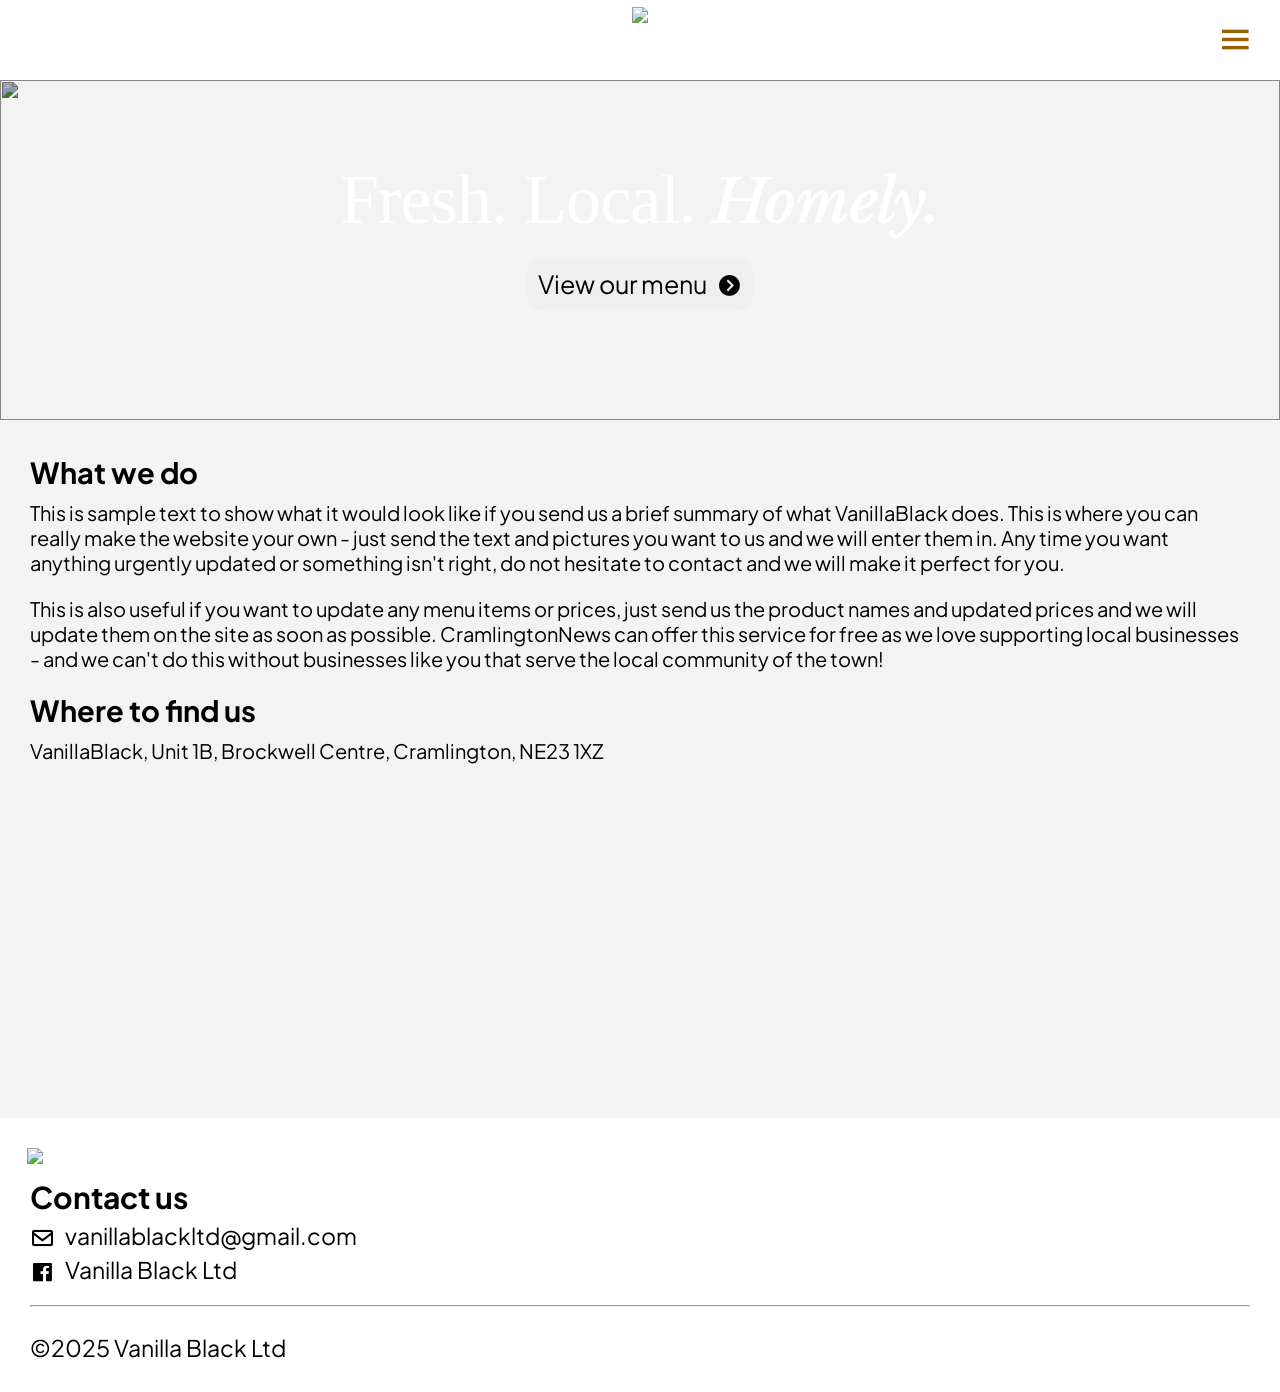
==== index.html @ eadbd337 "New tweaks" ====
<!DOCTYPE html>
<html lang="en">
<head>
    <meta charset="UTF-8">
    <meta name="viewport" content="width=device-width, initial-scale=1.0">
    <link rel="preconnect" href="https://fonts.googleapis.com">
    <link rel="preconnect" href="https://fonts.gstatic.com" crossorigin>
    <script src="app.js"></script>
    <meta name="theme-color" content="#ffffff">
    <link href="https://fonts.googleapis.com/css2?family=Libre+Baskerville:ital,wght@0,400;0,700;1,400&display=swap" rel="stylesheet">
    <link href="https://fonts.googleapis.com/css2?family=Plus+Jakarta+Sans:ital,wght@0,200..800;1,200..800&display=swap" rel="stylesheet">
    <link href='https://unpkg.com/boxicons@2.1.1/css/boxicons.min.css' rel='stylesheet'>
    <link rel="icon" type="image/x-icon" href="images/favicon.ico">

    <title>VanillaBlack Cramlington</title>
    <link rel="stylesheet" href="../style.css">
</head>
<body>
    <nav class="topbar">
        <img onclick="document.location='.'" class="toplogo" src="images/VanillaBlack.png">
        <div class="menuicon">
            <i onclick="openNavigation()" class="bx bx-menu"></i>
        </div>
        <div style="display: none;" id="navmenu" class="navigationmenu">
            <div onclick="document.location='.'" class="navitemactive">Home</div>
            <hr>
            <div onclick="document.location='../menu'" class="navitem">Menu and Specials</div>
            <hr>
            <div onclick="document.location='../contact'" class="navitem">Contact Us</div>
        </div>
    </nav>
    <section class="page">
    <div class="banner">
        <img src="images/homepagebgstock.png" class="backgroundimg">
        <div class="bannercontent">
            <h1 class="bannertext">Fresh. Local. <i>Homely.</i></h1>
            <button onclick="document.location='../menu'" class="bannerbutton">View our menu<i class='bx bxs-chevron-right-circle'></i></button>
        </div>
    </div>
    <div class="content">
        <h1 class="subtitle">What we do</h1>
        <p>This is sample text to show what it would look like if you send us
            a brief summary of what VanillaBlack does. This is where you can really
            make the website your own - just send the text and pictures you want to us and we will
            enter them in. Any time you want anything urgently updated or something isn't right,
            do not hesitate to contact and we will make it perfect for you.
        </p>
        <br>
        <p>This is also useful if you want to update any menu items or prices, just send us
            the product names and updated prices and we will update them on the site as soon
            as possible. CramlingtonNews can offer this service for free as we love supporting
            local businesses - and we can't do this without businesses like you that serve
            the local community of the town!
        </p>
        <br>
        <h1 class="subtitle">Where to find us</h1>
        <p>VanillaBlack, Unit 1B, Brockwell Centre, Cramlington, NE23 1XZ</p>
        <br>
        <iframe class="map" src="https://www.google.com/maps/embed?pb=!1m18!1m12!1m3!1d483.05813192706927!2d-1.5858074303504608!3d55.09564069830299!2m3!1f0!2f0!3f0!3m2!1i1024!2i768!4f13.1!3m3!1m2!1s0x487e731a96393d9d%3A0xe52c4ec4e683a98b!2sBrockwell%20Centre%2C%201B%20Northumbrian%20Rd%2C%20Brockwell%20Centre%2C%20Cramlington%20NE23%201XZ!5e1!3m2!1sen!2suk!4v1756723020060!5m2!1sen!2suk" width="600" height="450" style="border:0;" loading="lazy" referrerpolicy="no-referrer-when-downgrade"></iframe>
    </div>

    <nav class="footer">
        <img class="footerlogo" src="images/VanillaBlacktext.png">

        <h1>Contact us</h1>
        <a href="mailto:vanillablackltd@gmail.com">
            <h2 style="cursor: pointer;"><i class='bx bx-envelope'></i>vanillablackltd@gmail.com</h2>
        </a>
        <a href="https://www.facebook.com/profile.php?id=61579605752394">
            <h2><i class='bx bxl-facebook-square' ></i>Vanilla Black Ltd</h2>
        </a>
        <br>
        <hr>
        <br>
        <h2>©2025 Vanilla Black Ltd</h2>
    </nav>
    </section>
    
</body>
</html>
---- style.css ----
@import url('link href="https://fonts.googleapis.com/css2?family=Plus+Jakarta+Sans:ital,wght@0,200..800;1,200..800&display=swap" rel="stylesheet');
    .plus-jakarta-sans {
    font-family: "Plus Jakarta Sans", sans-serif;
    font-optical-sizing: auto;
    font-weight: 400;
    font-style: normal;
    }


@import url('https://fonts.googleapis.com/css2?family=Libre+Baskerville:ital,wght@0,400;0,700;1,400&display=swap" rel="stylesheet');
    .libre-baskerville-regular {
  font-family: "Libre Baskerville", serif;
  font-weight: 400;
  font-style: normal;
}

.libre-baskerville-bold {
  font-family: "Libre Baskerville", serif;
  font-weight: 700;
  font-style: normal;
}

.libre-baskerville-regular-italic {
  font-family: "Libre Baskerville", serif;
  font-weight: 400;
  font-style: italic;
}
:root{
    --sidebar-color: #0f0f0f;
    --primary-color: #171717;
    --primary-color-light: #3e3e3e;
    --toggle-color: #fff;
    --text-color: #ffffff;
    --tran-03: all 0.2s ease;
    --tran-03: all 0.3s ease;
    --tran-04: all 0.3s ease;
    --tran-05: all 0.3s ease;
}
*{
    margin: 0;
    padding: 0;
    box-sizing: border-box;
    font-family: "Plus Jakarta Sans", sans-serif;
}
@keyframes slideInFromLeft {
    0% {
      transform: translatey(-60px);
      opacity: 0;
    }
    100% {
      transform: translateX(0);
    }
  }
@keyframes navigationSlide {
    0% {
      transform: translatey(-60px);
      opacity: 0;
    }
    100% {
      transform: translatey(-3px);
    }
  }
body{
    background-color: #f3f3f3;
}
.content{
    margin: 30px;
}
.page{
    margin-top: 80px;
}
a{
    text-decoration: none;
    color: #000;
}
.banner{
    text-align: center;
    height: 400px;
    transition: ease 0.5s;
    display: inline-block;
    overflow: hidden;
    position: relative;
}
.banner .backgroundimg{
    width: 100%;
    height: 100%;
    object-fit: cover;
    pointer-events: none;
    z-index: -1;
    filter: brightness(70%);
}
.banner .bannercontent{
    padding: 70px;
    position: absolute;
    top: 0;
    animation: slideInFromLeft ease 1.5s;
    animation-fill-mode: forwards;
}
.banner .bannertext{
    font-size: 55px;
    color: #fff;
    line-height: 59px;
    letter-spacing: -0.9px;
    font-family: 'Prata';
    font-weight: 500;
    transition: ease 0.5s;
}
.banner .bannertext i{
    font-family: 'Libre Baskerville';
    font-size: 50px;
}
.banner .bannerbutton{
    font-size: 25px;
    margin-top: 20px;
    border: none;
    padding: 11px;
    color: #000;
    border-radius: 15px;
    font-family: 'Plus Jakarta Sans';
    transition: ease 0.3s;
}
.banner .bannerbutton:hover{
    outline: 2px solid #fff;
    color: #fff;
    background-color: transparent;
}
.banner .bannerbutton i{
    transform: translateY(2px);
    margin-left: 10px;
}
.navigationmenu{
    background-color: #876841;
    position: fixed;
    height: 230px;
    padding: 20px;
    width: 100%;
    animation: navigationSlide ease 0.4s;
    animation-fill-mode: forwards;
}
.navigationmenu .navitem{
    height: 60px;
    border-radius: 10px;
    margin-bottom: 5px;
    color: #fff;
    font-size: 24px;
    font-weight: 500;
    cursor: pointer;
    transform: translateY(15px);
}
.navigationmenu .navitemactive{
    height: 60px;
    border-radius: 10px;
    margin-bottom: 5px;
    color: #fff;
    font-size: 24px;
    font-weight: 700;
    cursor: pointer;
    transform: translateY(15px);
}
.topbar{
    transform: translateY(-80px);
    height: 80px;
    width: 100%;
    z-index: 999;
    position: fixed;
    text-align: center;
    background-color: #fff;
}
.topbar .toplogo{
    height: 100%;
    padding: 7px;
    cursor: pointer;
}
.topbar .menuicon{
    position: absolute;
    right: 0;
    top: 0;
    margin-top: 15px;
    margin-right: 25px;
    font-size: 40px;
    color: #9a6100;
}
.footer{
    padding: 30px;
    background-color: #fff;
}
.footer .footerlogo{
    height: 25px;
    transform: translateX(-3px);
    margin-bottom: 10px;
}
.footer i{
    font-size: 25px;
    transform: translateY(4px);
    margin-right: 10px;
}
.footer a{
    text-decoration: none;
    color: #000;
}
.footer h1{
    font-size: 30px;
}
.subtitle{
    font-size: 29px;
    margin-bottom: 10px;
}
p{
    font-size: 20px;
}
h2{
    margin-top: 5px;
    font-size: 23px;
    font-weight: 400;
}
.map{
    width: 100%;
    height: 300px;
    border-radius: 15px;
}
@media screen and (min-width: 600px) {
    .banner{
        height: 340px;
        width: 100%;
        text-align: center;
    }
    .banner button{
        cursor: pointer;
    }
    .banner .bannercontent{
        margin-top: 15px;
        width: 100%;
    }
    .banner .bannertext{
        font-size: 70px;
        line-height: 70px;
    }
    .banner .bannertext i{
        font-size: 60px;
    }
}
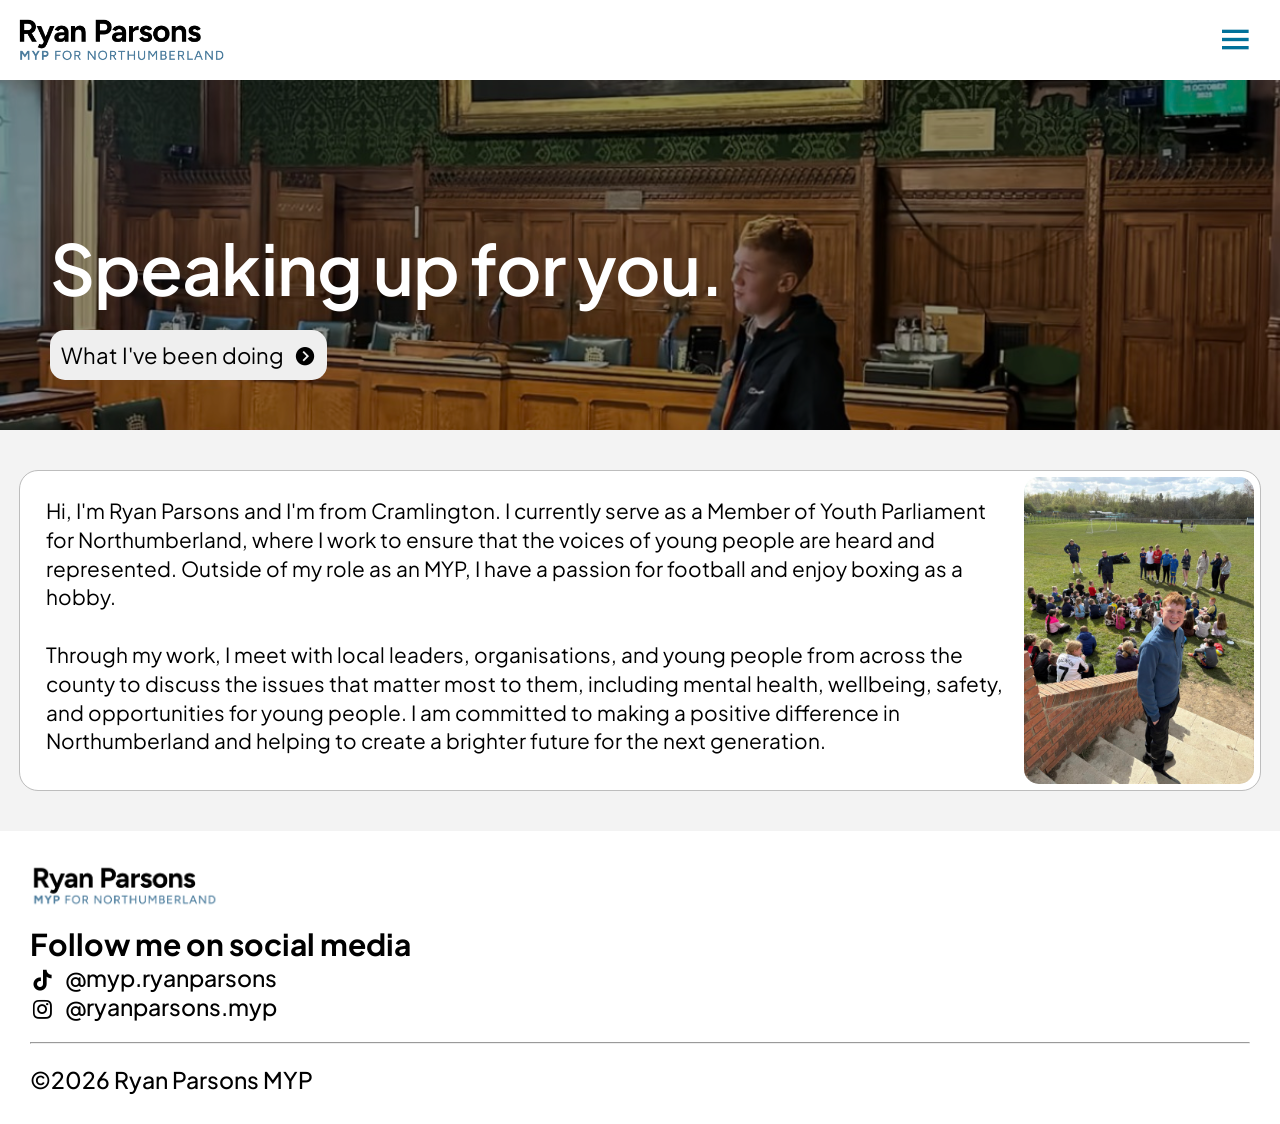
==== commit 91b80182: "Initial commit for MYP" ====
--- a/index.html
+++ b/index.html
@@ -10,69 +10,54 @@
     <link href="https://fonts.googleapis.com/css2?family=Libre+Baskerville:ital,wght@0,400;0,700;1,400&display=swap" rel="stylesheet">
     <link href="https://fonts.googleapis.com/css2?family=Plus+Jakarta+Sans:ital,wght@0,200..800;1,200..800&display=swap" rel="stylesheet">
     <link href='https://unpkg.com/boxicons@2.1.1/css/boxicons.min.css' rel='stylesheet'>
-    <link rel="icon" type="image/x-icon" href="images/favicon.ico">
+    <link rel="icon" type="image/x-icon" href="images/rp.ico">
 
-    <title>VanillaBlack Cramlington</title>
+    <title>Ryan Parsons, MYP for Northumberland | Speaking Up For You</title>
     <link rel="stylesheet" href="../style.css">
 </head>
 <body>
     <nav class="topbar">
-        <img onclick="document.location='.'" class="toplogo" src="images/VanillaBlack.png">
+        <img onclick="document.location='.'" class="toplogo" src="images/ryanparsonslogo.png">
         <div class="menuicon">
             <i onclick="openNavigation()" class="bx bx-menu"></i>
         </div>
         <div style="display: none;" id="navmenu" class="navigationmenu">
             <div onclick="document.location='.'" class="navitemactive">Home</div>
             <hr>
-            <div onclick="document.location='../menu'" class="navitem">Menu and Specials</div>
+            <div onclick="document.location='../work'" class="navitem">Recent work</div>
             <hr>
-            <div onclick="document.location='../contact'" class="navitem">Contact Us</div>
+            <div onclick="document.location='../socials'" class="navitem">Socials</div>
         </div>
     </nav>
     <section class="page">
     <div class="banner">
-        <img src="images/homepagebgstock.png" class="backgroundimg">
         <div class="bannercontent">
-            <h1 class="bannertext">Fresh. Local. <i>Homely.</i></h1>
-            <button onclick="document.location='../menu'" class="bannerbutton">View our menu<i class='bx bxs-chevron-right-circle'></i></button>
+            <h1 class="bannertext">Speaking up for you.</h1>
+            <button onclick="document.location='../work'" class="bannerbutton">What I've been doing<i class='bx bxs-chevron-right-circle'></i></button>
         </div>
     </div>
+    <br>
     <div class="content">
-        <h1 class="subtitle">What we do</h1>
-        <p>This is sample text to show what it would look like if you send us
-            a brief summary of what VanillaBlack does. This is where you can really
-            make the website your own - just send the text and pictures you want to us and we will
-            enter them in. Any time you want anything urgently updated or something isn't right,
-            do not hesitate to contact and we will make it perfect for you.
-        </p>
+        <div class="columns">
+            <p>Hi, I'm Ryan Parsons and I'm from Cramlington. I currently serve as a Member of Youth Parliament for Northumberland, where I work to ensure that the voices of young people are heard and represented. Outside of my role as an MYP, I have a passion for football and enjoy boxing as a hobby.<br></br> Through my work, I meet with local leaders, organisations, and young people from across the county to discuss the issues that matter most to them, including mental health, wellbeing, safety, and opportunities for young people. I am committed to making a positive difference in Northumberland and helping to create a brighter future for the next generation.</p>
+            <img class="columnimg" src="images/bannerimage2.jpeg">
+        </div>
         <br>
-        <p>This is also useful if you want to update any menu items or prices, just send us
-            the product names and updated prices and we will update them on the site as soon
-            as possible. CramlingtonNews can offer this service for free as we love supporting
-            local businesses - and we can't do this without businesses like you that serve
-            the local community of the town!
-        </p>
-        <br>
-        <h1 class="subtitle">Where to find us</h1>
-        <p>VanillaBlack, Unit 1B, Brockwell Centre, Cramlington, NE23 1XZ</p>
-        <br>
-        <iframe class="map" src="https://www.google.com/maps/embed?pb=!1m18!1m12!1m3!1d483.05813192706927!2d-1.5858074303504608!3d55.09564069830299!2m3!1f0!2f0!3f0!3m2!1i1024!2i768!4f13.1!3m3!1m2!1s0x487e731a96393d9d%3A0xe52c4ec4e683a98b!2sBrockwell%20Centre%2C%201B%20Northumbrian%20Rd%2C%20Brockwell%20Centre%2C%20Cramlington%20NE23%201XZ!5e1!3m2!1sen!2suk!4v1756723020060!5m2!1sen!2suk" width="600" height="450" style="border:0;" loading="lazy" referrerpolicy="no-referrer-when-downgrade"></iframe>
     </div>
+<nav class="footer">
+        <img class="footerlogo" src="images/ryanparsonslogo.png">
 
-    <nav class="footer">
-        <img class="footerlogo" src="images/VanillaBlacktext.png">
-
-        <h1>Contact us</h1>
-        <a href="mailto:vanillablackltd@gmail.com">
-            <h2 style="cursor: pointer;"><i class='bx bx-envelope'></i>vanillablackltd@gmail.com</h2>
+        <h1 >Follow me on social media</h1>
+        <a href="https://www.tiktok.com/@myp.ryanparsons">
+            <h2 class="footerlink"><i class='bx bxl-tiktok' ></i>@myp.ryanparsons</h2>
         </a>
-        <a href="https://www.facebook.com/profile.php?id=61579605752394">
-            <h2><i class='bx bxl-facebook-square' ></i>Vanilla Black Ltd</h2>
+        <a href="https://www.instagram.com/ryanparsons.myp/">
+            <h2 class="footerlink"><i class='bx bxl-instagram' ></i>@ryanparsons.myp</h2>
         </a>
         <br>
         <hr>
         <br>
-        <h2>©2025 Vanilla Black Ltd</h2>
+        <h2 class="footerlink">©2026 Ryan Parsons MYP</h2>
     </nav>
     </section>
     
--- a/style.css
+++ b/style.css
@@ -1,30 +1,3 @@
-@import url('link href="https://fonts.googleapis.com/css2?family=Plus+Jakarta+Sans:ital,wght@0,200..800;1,200..800&display=swap" rel="stylesheet');
-    .plus-jakarta-sans {
-    font-family: "Plus Jakarta Sans", sans-serif;
-    font-optical-sizing: auto;
-    font-weight: 400;
-    font-style: normal;
-    }
-
-
-@import url('https://fonts.googleapis.com/css2?family=Libre+Baskerville:ital,wght@0,400;0,700;1,400&display=swap" rel="stylesheet');
-    .libre-baskerville-regular {
-  font-family: "Libre Baskerville", serif;
-  font-weight: 400;
-  font-style: normal;
-}
-
-.libre-baskerville-bold {
-  font-family: "Libre Baskerville", serif;
-  font-weight: 700;
-  font-style: normal;
-}
-
-.libre-baskerville-regular-italic {
-  font-family: "Libre Baskerville", serif;
-  font-weight: 400;
-  font-style: italic;
-}
 :root{
     --sidebar-color: #0f0f0f;
     --primary-color: #171717;
@@ -44,7 +17,7 @@
 }
 @keyframes slideInFromLeft {
     0% {
-      transform: translatey(-60px);
+      transform: translatey(-50px);
       opacity: 0;
     }
     100% {
@@ -63,9 +36,6 @@
 body{
     background-color: #f3f3f3;
 }
-.content{
-    margin: 30px;
-}
 .page{
     margin-top: 80px;
 }
@@ -74,44 +44,34 @@
     color: #000;
 }
 .banner{
-    text-align: center;
-    height: 400px;
+    height: 350px;
     transition: ease 0.5s;
-    display: inline-block;
     overflow: hidden;
     position: relative;
-}
-.banner .backgroundimg{
-    width: 100%;
-    height: 100%;
-    object-fit: cover;
-    pointer-events: none;
-    z-index: -1;
-    filter: brightness(70%);
+    background-image: url('images/bannerimage.jpg');
+    background-size: cover;
+    background-position: center;
+    background-color: rgba(0, 0, 0, 0.432);
+    background-blend-mode: darken;
 }
 .banner .bannercontent{
-    padding: 70px;
+    padding: 50px;
     position: absolute;
-    top: 0;
+    bottom: 0;
     animation: slideInFromLeft ease 1.5s;
     animation-fill-mode: forwards;
 }
 .banner .bannertext{
-    font-size: 55px;
-    color: #fff;
-    line-height: 59px;
+    font-size: 70px;
+    color: #fff;
+    line-height: 69px;
     letter-spacing: -0.9px;
-    font-family: 'Prata';
-    font-weight: 500;
+    font-weight: 600;
     transition: ease 0.5s;
 }
-.banner .bannertext i{
-    font-family: 'Libre Baskerville';
-    font-size: 50px;
-}
 .banner .bannerbutton{
-    font-size: 25px;
-    margin-top: 20px;
+    font-size: 22px;
+    margin-top: 28px;
     border: none;
     padding: 11px;
     color: #000;
@@ -129,7 +89,7 @@
     margin-left: 10px;
 }
 .navigationmenu{
-    background-color: #876841;
+    background-color: #00719a;
     position: fixed;
     height: 230px;
     padding: 20px;
@@ -163,12 +123,12 @@
     width: 100%;
     z-index: 999;
     position: fixed;
-    text-align: center;
+    text-align: left;
     background-color: #fff;
 }
 .topbar .toplogo{
     height: 100%;
-    padding: 7px;
+    padding: 12px;
     cursor: pointer;
 }
 .topbar .menuicon{
@@ -178,14 +138,15 @@
     margin-top: 15px;
     margin-right: 25px;
     font-size: 40px;
-    color: #9a6100;
+    color: #00719a;
+    cursor: pointer;
 }
 .footer{
     padding: 30px;
     background-color: #fff;
 }
 .footer .footerlogo{
-    height: 25px;
+    height: 50px;
     transform: translateX(-3px);
     margin-bottom: 10px;
 }
@@ -203,26 +164,56 @@
 }
 .subtitle{
     font-size: 29px;
-    margin-bottom: 10px;
+    padding: 20px;
+    border-bottom: 1px solid #ababab;
+    background-color: #fff;
+}
+.socialpagebutton{
+    width: calc(100% - 30px);
+    margin: 15px;
+    background-color: #fff;
+    outline: 1px solid #c8c8c8;
+    border-radius: 15px;
+    border: none;
+    padding: 90px;
+    font-size: 30px;
+    transition: ease 0.5s;
+}
+.socialpagebutton:hover{
+    transform: scale(1.02);
+    outline: 2px solid #0077ff;
 }
 p{
-    font-size: 20px;
+    font-size: 1.3em;
+    padding: 20px;
+    line-height: 1.8rem;
 }
 h2{
-    margin-top: 5px;
     font-size: 23px;
-    font-weight: 400;
-}
-.map{
-    width: 100%;
-    height: 300px;
-    border-radius: 15px;
-}
-@media screen and (min-width: 600px) {
+    padding-left: 25px;
+    font-weight: 600;
+}
+.footerlink{
+    font-weight: 500;
+    padding: 0px;
+}
+.columns{
+    display: flex;
+    margin: 20px;
+    padding: 6px;
+    outline: 1px solid #bdbdbd;
+    border-radius: 18px;
+    height: 100%;
+    background-color: #fff;
+}
+.columnimg{
+    width: 230px;
+    border-radius: 15px;
+    object-fit: cover;
+}
+@media screen and (max-width: 600px) {
     .banner{
-        height: 340px;
         width: 100%;
-        text-align: center;
     }
     .banner button{
         cursor: pointer;
@@ -232,10 +223,29 @@
         width: 100%;
     }
     .banner .bannertext{
-        font-size: 70px;
-        line-height: 70px;
+        font-size: 60px;
+        line-height: 60px;
     }
     .banner .bannertext i{
         font-size: 60px;
     }
+    .columns{
+        display: block;
+    }
+    .columnimg{
+        width: 100%;
+        height: 300px;
+    }
+    .columnimgleft{
+    height: 500px;
+    width: 230px;
+    border-radius: 15px;
+    object-fit: cover;
+}
+.columnimgright{
+    height: 270px;
+    width: 100%;
+    border-radius: 15px;
+    object-fit: cover;
+}
 }
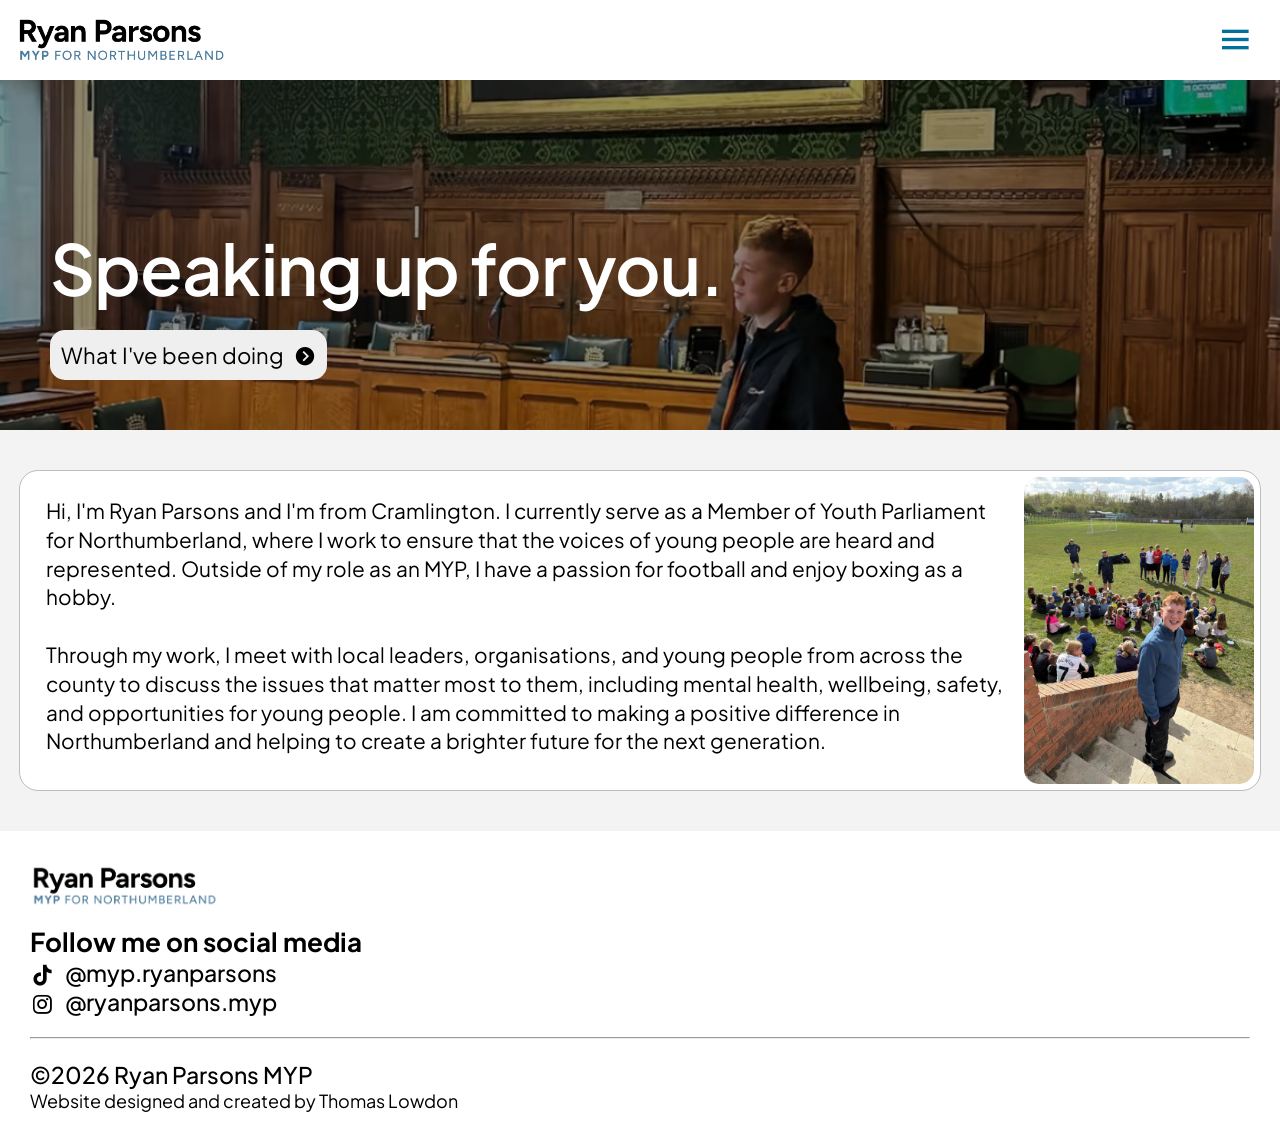
==== commit ffbf4e46: "Creator credit" ====
--- a/index.html
+++ b/index.html
@@ -13,6 +13,7 @@
     <link rel="icon" type="image/x-icon" href="images/rp.ico">
 
     <title>Ryan Parsons, MYP for Northumberland | Speaking Up For You</title>
+    <meta name="description" content="I'm Ryan Parsons - currently serving as a Member of Youth Parliament for Northumberland, where I work to ensure that the voices of young people are heard and represented." />
     <link rel="stylesheet" href="../style.css">
 </head>
 <body>
@@ -47,7 +48,7 @@
 <nav class="footer">
         <img class="footerlogo" src="images/ryanparsonslogo.png">
 
-        <h1 >Follow me on social media</h1>
+        <h1 style="font-size: 26px;">Follow me on social media</h1>
         <a href="https://www.tiktok.com/@myp.ryanparsons">
             <h2 class="footerlink"><i class='bx bxl-tiktok' ></i>@myp.ryanparsons</h2>
         </a>
@@ -58,6 +59,7 @@
         <hr>
         <br>
         <h2 class="footerlink">©2026 Ryan Parsons MYP</h2>
+        <a style="font-size: 18px; margin-bottom: 15px;">Website designed and created by Thomas Lowdon</a>
     </nav>
     </section>
     
--- a/style.css
+++ b/style.css
@@ -171,7 +171,9 @@
 .socialpagebutton{
     width: calc(100% - 30px);
     margin: 15px;
-    background-color: #fff;
+    font-weight: 500;
+    background-color: #fff;
+    color: #000;
     outline: 1px solid #c8c8c8;
     border-radius: 15px;
     border: none;
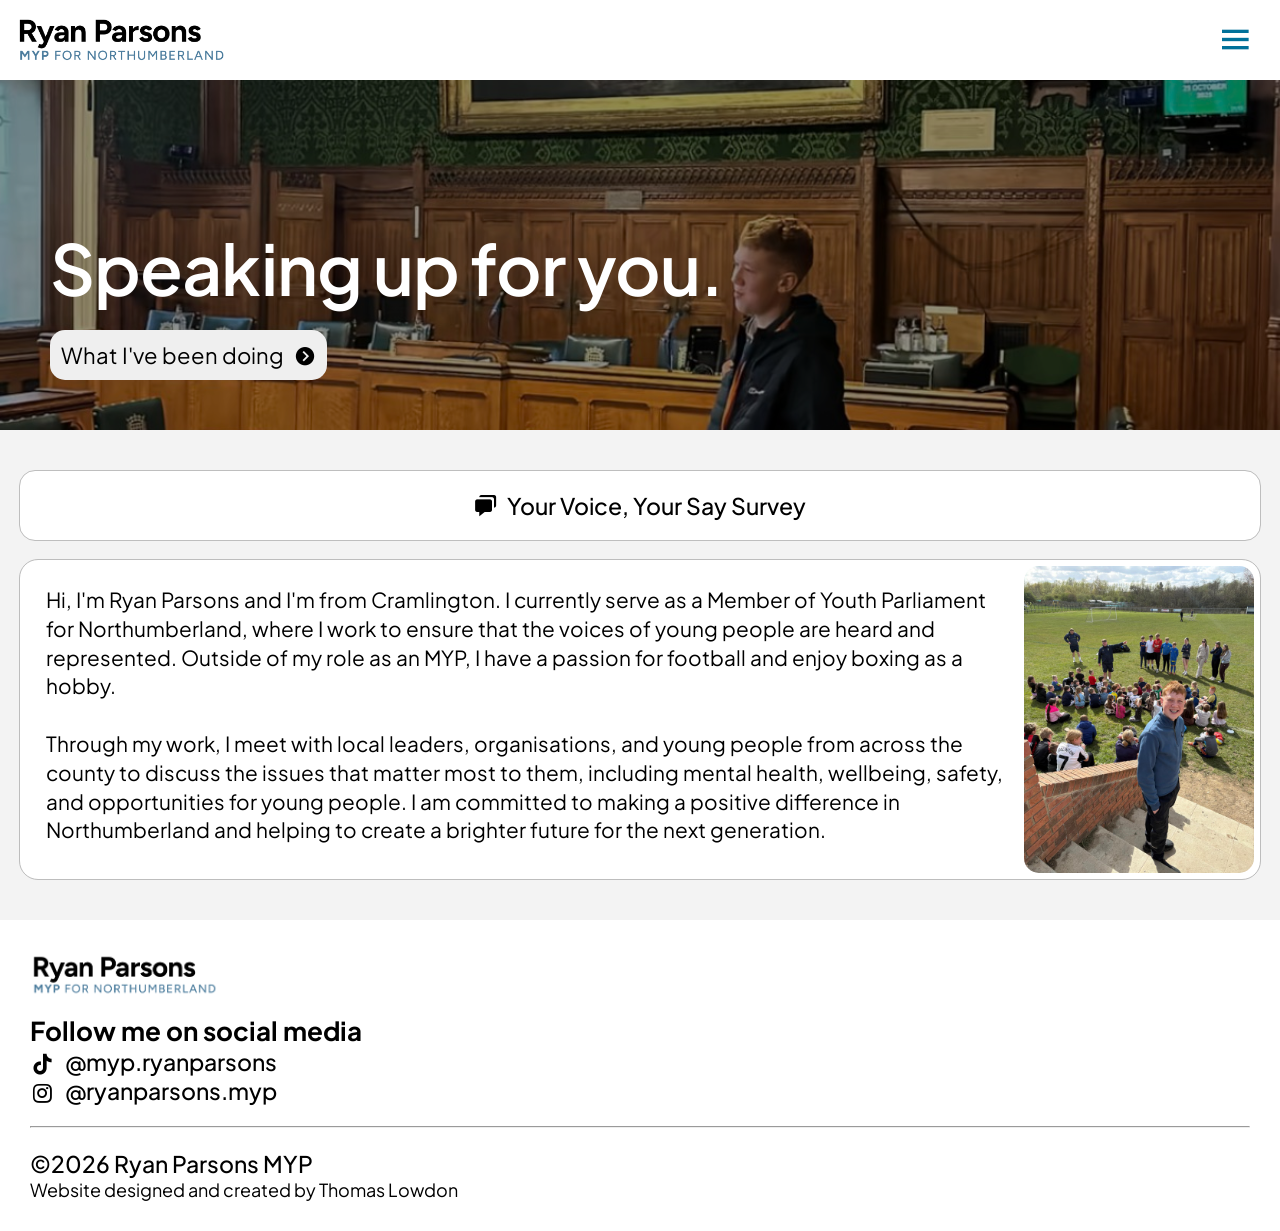
==== commit b3343335: "Add survey" ====
--- a/index.html
+++ b/index.html
@@ -39,6 +39,7 @@
     </div>
     <br>
     <div class="content">
+        <a href="https://forms.office.com/Pages/ResponsePage.aspx?id=DQSIkWdsW0yxEjajBLZtrQAAAAAAAAAAAANAAT-KgdBUOTU4N1kwTFYxU1JHWkEzS1JCRVg2WlI2Ri4u"><button class="surveybtn"><i class='bx bxs-chat'></i>Your Voice, Your Say Survey</button></a>
         <div class="columns">
             <p>Hi, I'm Ryan Parsons and I'm from Cramlington. I currently serve as a Member of Youth Parliament for Northumberland, where I work to ensure that the voices of young people are heard and represented. Outside of my role as an MYP, I have a passion for football and enjoy boxing as a hobby.<br></br> Through my work, I meet with local leaders, organisations, and young people from across the county to discuss the issues that matter most to them, including mental health, wellbeing, safety, and opportunities for young people. I am committed to making a positive difference in Northumberland and helping to create a brighter future for the next generation.</p>
             <img class="columnimg" src="images/bannerimage2.jpeg">
--- a/style.css
+++ b/style.css
@@ -43,6 +43,27 @@
     text-decoration: none;
     color: #000;
 }
+.surveybtn{
+    width: calc(100% - 40px);
+    margin: 20px;
+    border: none;
+    border-radius: 15px;
+    color: #000;
+    background-color: #ffffff;
+    font-size: 23px;
+    padding: 20px;
+    font-weight: 500;
+    outline: 1px solid #bebebe;
+    transition: 0.3s ease;
+}
+.surveybtn:hover{
+    background-color: #dbdbdb;
+    cursor: pointer;
+}
+.surveybtn i{
+    margin-right: 10px;
+    transform: scale(1.1) translateY(1px);
+}
 .banner{
     height: 350px;
     transition: ease 0.5s;
@@ -201,7 +222,9 @@
 }
 .columns{
     display: flex;
-    margin: 20px;
+    margin-left: 20px;
+    margin-right: 20px;
+    margin-bottom: 20px;
     padding: 6px;
     outline: 1px solid #bdbdbd;
     border-radius: 18px;
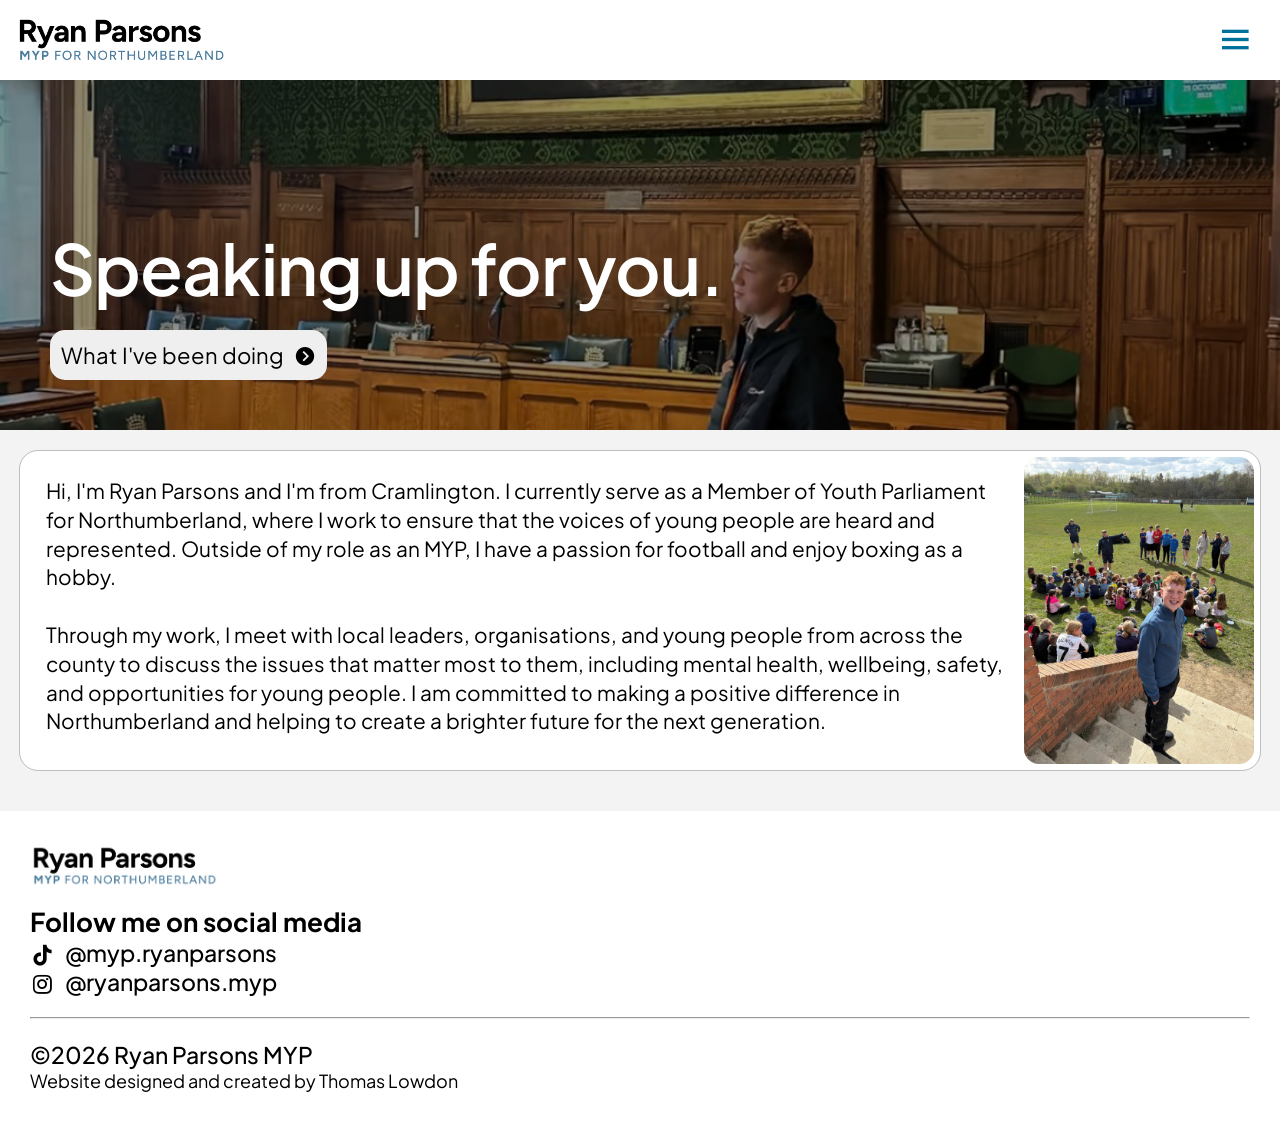
==== commit 8a58e8bc: "Add new post and remove survey button" ====
--- a/index.html
+++ b/index.html
@@ -39,7 +39,6 @@
     </div>
     <br>
     <div class="content">
-        <a href="https://forms.office.com/Pages/ResponsePage.aspx?id=DQSIkWdsW0yxEjajBLZtrQAAAAAAAAAAAANAAT-KgdBUOTU4N1kwTFYxU1JHWkEzS1JCRVg2WlI2Ri4u"><button class="surveybtn"><i class='bx bxs-chat'></i>Your Voice, Your Say Survey</button></a>
         <div class="columns">
             <p>Hi, I'm Ryan Parsons and I'm from Cramlington. I currently serve as a Member of Youth Parliament for Northumberland, where I work to ensure that the voices of young people are heard and represented. Outside of my role as an MYP, I have a passion for football and enjoy boxing as a hobby.<br></br> Through my work, I meet with local leaders, organisations, and young people from across the county to discuss the issues that matter most to them, including mental health, wellbeing, safety, and opportunities for young people. I am committed to making a positive difference in Northumberland and helping to create a brighter future for the next generation.</p>
             <img class="columnimg" src="images/bannerimage2.jpeg">
--- a/style.css
+++ b/style.css
@@ -214,6 +214,7 @@
 h2{
     font-size: 23px;
     padding-left: 25px;
+    padding-bottom: 14px;
     font-weight: 600;
 }
 .footerlink{
